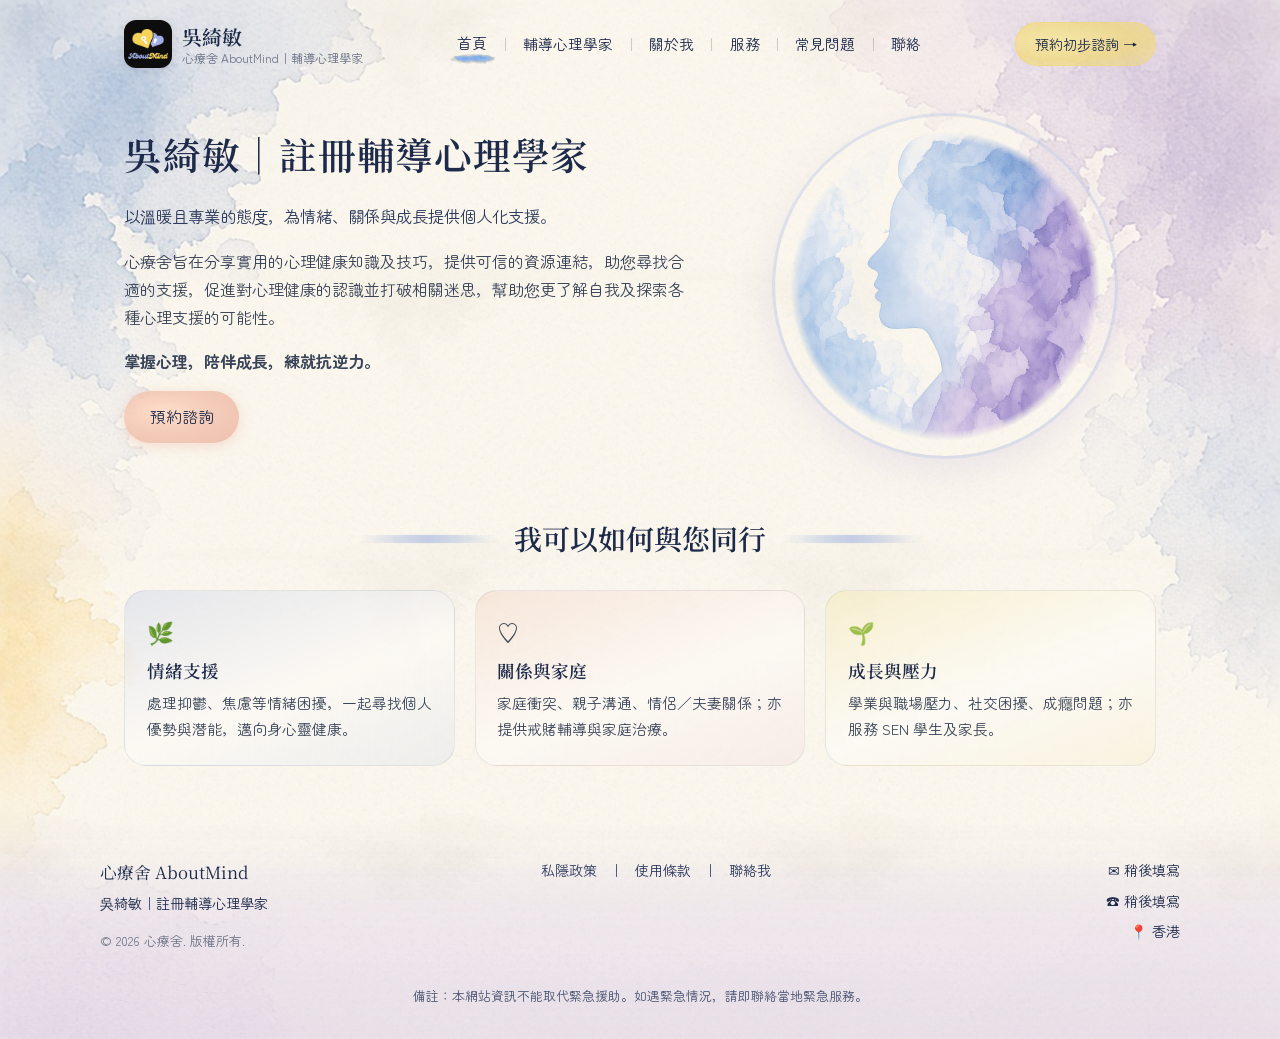
==== index.html @ 5c4538fe "Publish 心療舍 AboutMind static site at the repository root. GitHub Pages can serve these HTML, CSS, JS" ====
<!DOCTYPE html>
<html lang="zh-Hant">
<head>
  <meta charset="UTF-8">
  <meta name="viewport" content="width=device-width, initial-scale=1">
  <title>心療舍 AboutMind｜吳綺敏 註冊輔導心理學家</title>
  <meta name="description" content="掌握心理，陪伴成長，練就抗逆力。心療舍提供心理健康知識與輔導支援。">
  <link rel="preconnect" href="https://fonts.googleapis.com">
  <link rel="preconnect" href="https://fonts.gstatic.com" crossorigin>
  <link href="https://fonts.googleapis.com/css2?family=Noto+Serif+TC:wght@500;600;700&family=Zen+Maru+Gothic:wght@400;500;700&display=swap" rel="stylesheet">
  <link rel="stylesheet" href="css/styles.css">
</head>
<body>
  <div class="site-wrap">
  <header class="site-header">
    <a class="brand" href="index.html">
      <img class="brand-logo" src="assets/aboutmind-logo.png" alt="AboutMind 心療舍">
      <span class="brand-text">
        <span class="brand-name">吳綺敏</span>
        <span class="brand-sub">心療舍 AboutMind｜輔導心理學家</span>
      </span>
    </a>
    <nav class="nav" aria-label="主要導航">
        <a href="index.html" data-page="index.html" class="active">首頁</a>
        <span class="sep">｜</span>
        <a href="counseling-psychologist.html" data-page="counseling-psychologist.html">輔導心理學家</a>
        <span class="sep">｜</span>
        <a href="about.html" data-page="about.html">關於我</a>
        <span class="sep">｜</span>
        <a href="services.html" data-page="services.html">服務</a>
        <span class="sep">｜</span>
        <a href="faq.html" data-page="faq.html">常見問題</a>
        <span class="sep">｜</span>
        <a href="contact.html" data-page="contact.html">聯絡</a>
    </nav>
    <a class="header-cta" href="contact.html">預約初步諮詢 →</a>
  </header>
  </div>
  <main>
  <div class="site-wrap">
    <section class="hero">
      <div class="hero-copy">
        <h1>吳綺敏｜註冊輔導心理學家</h1>
        <p class="tagline">以溫暖且專業的態度，為情緒、關係與成長提供個人化支援。</p>
        <p>心療舍旨在分享實用的心理健康知識及技巧，提供可信的資源連結，助您尋找合適的支援，促進對心理健康的認識並打破相關迷思，幫助您更了解自我及探索各種心理支援的可能性。</p>
        <p><strong>掌握心理，陪伴成長，練就抗逆力。</strong></p>
        <a class="btn btn-peach" href="contact.html">預約諮詢</a>
      </div>
      <div class="hero-visual">
        <img class="portrait-circle" src="assets/portrait-circle.png" alt="水彩剪影肖像">
      </div>
    </section>

    <div class="section-label">
      <span class="brush" aria-hidden="true"></span>
      <h2>我可以如何與您同行</h2>
      <span class="brush" aria-hidden="true"></span>
    </div>

    <div class="card-grid">
      <article class="card card-blue">
        <span class="card-icon" aria-hidden="true">🌿</span>
        <h3>情緒支援</h3>
        <p>處理抑鬱、焦慮等情緒困擾，一起尋找個人優勢與潛能，邁向身心靈健康。</p>
      </article>
      <article class="card card-peach">
        <span class="card-icon" aria-hidden="true">♡</span>
        <h3>關係與家庭</h3>
        <p>家庭衝突、親子溝通、情侶／夫妻關係；亦提供戒賭輔導與家庭治療。</p>
      </article>
      <article class="card card-lemon">
        <span class="card-icon" aria-hidden="true">🌱</span>
        <h3>成長與壓力</h3>
        <p>學業與職場壓力、社交困擾、成癮問題；亦服務 SEN 學生及家長。</p>
      </article>
    </div>
  </div>
  </main>
  <footer class="site-footer">
    <div class="footer-inner">
      <div>
        <p class="footer-brand-name">心療舍 AboutMind</p>
        <p>吳綺敏｜註冊輔導心理學家</p>
        <p class="footer-copy">© 2026 心療舍. 版權所有.</p>
      </div>
      <div class="footer-links">
        <a href="#">私隱政策</a>
        <span class="sep">｜</span>
        <a href="#">使用條款</a>
        <span class="sep">｜</span>
        <a href="contact.html">聯絡我</a>
      </div>
      <div class="footer-contact">
        <span>✉ 稍後填寫</span>
        <span>☎ 稍後填寫</span>
        <span>📍 香港</span>
      </div>
    </div>
    <p class="footer-disclaimer">備註：本網站資訊不能取代緊急援助。如遇緊急情況，請即聯絡當地緊急服務。</p>
  </footer>
  <script src="js/main.js"></script>
</body>
</html>
---- css/styles.css ----
/* 心療舍 AboutMind — watercolor paper theme
   Anti-blotch: one continuous cream base + soft multi-layer radial washes (CSS),
   not stacked opaque PNG corner blobs. */

:root {
  --cream: #FBF7F0;
  --cream-deep: #F3EDE3;
  --navy: #1E2A4A;
  --navy-soft: #2C3A5C;
  --body: #3A4458;
  --lavender: #C9B8E8;
  --lavender-deep: #B8A4DC;
  --pale-blue: #B8C5E8;
  --cornflower: #9BB0DC;
  --lemon: #F5E6A3;
  --lemon-deep: #F0D878;
  --peach: #F2C4B0;
  --peach-deep: #E8A992;
  --dusty-rose: #E8B8C8;
  --muted: #6B7385;
  --line: rgba(30, 42, 74, 0.12);
  --max: 1080px;
  --radius-card: 22px;
  --font-serif: "Noto Serif TC", "Songti TC", serif;
  --font-sans: "Zen Maru Gothic", "Noto Sans TC", "PingFang TC", sans-serif;
}

*, *::before, *::after { box-sizing: border-box; }
html { scroll-behavior: smooth; }
body {
  margin: 0;
  color: var(--body);
  font-family: var(--font-sans);
  font-weight: 400;
  line-height: 1.75;
  background-color: var(--cream);
  /* Painterly watercolor paper: cream + painted plate + soft corner overlays.
     Avoid flat digital-only fog as the main look. */
  background-image:
    url("../assets/wash-footer-from-bg.png"),
    url("../assets/bg-paper-watercolor.png");
  background-repeat: no-repeat, no-repeat;
  background-position:
    bottom center,
    top center;
  background-size:
    100% auto,
    cover;
  background-attachment: scroll, fixed;
  min-height: 100vh;
  position: relative;
}

/* Subtle paper grain + tiny CSS under-wash (readability / fallback only) */
body::before {
  content: "";
  position: fixed;
  inset: 0;
  pointer-events: none;
  z-index: 0;
  opacity: 1;
  background-image:
    url("../assets/paper-grain.png"),
    radial-gradient(ellipse 70% 50% at 0% 0%, rgba(184, 197, 232, 0.14) 0%, transparent 62%),
    radial-gradient(ellipse 65% 48% at 100% 0%, rgba(201, 184, 232, 0.12) 0%, transparent 64%);
  background-repeat: repeat, no-repeat, no-repeat;
  background-size: 420px 280px, auto, auto;
  mix-blend-mode: multiply;
  opacity: 0.48;
}

.site-wrap {
  position: relative;
  z-index: 1;
  max-width: var(--max);
  margin: 0 auto;
  padding: 0 1.5rem 0;
}

/* ---- Typography ---- */
h1, h2, h3, .brand-name {
  font-family: var(--font-serif);
  color: var(--navy);
  font-weight: 600;
  line-height: 1.35;
  margin: 0 0 0.6em;
}
h1 { font-size: clamp(1.75rem, 3.5vw, 2.35rem); letter-spacing: 0.02em; }
h2 { font-size: clamp(1.35rem, 2.5vw, 1.75rem); }
h3 { font-size: 1.1rem; }
p { margin: 0 0 1em; }
a { color: var(--navy-soft); text-decoration: none; }
a:hover { color: var(--cornflower); }

/* ---- Header / Nav ---- */
.site-header {
  display: flex;
  align-items: center;
  justify-content: space-between;
  gap: 1rem;
  padding: 1.25rem 0 1rem;
  flex-wrap: wrap;
}
.brand {
  display: flex;
  align-items: center;
  gap: 0.65rem;
  color: var(--navy);
  text-decoration: none;
}
.brand-logo {
  width: 48px;
  height: 48px;
  object-fit: contain;
  border-radius: 12px;
  background: #0d0d0d;
  padding: 4px;
  box-shadow: 0 2px 10px rgba(30,42,74,0.12);
}
.brand-text { display: flex; flex-direction: column; line-height: 1.25; }
.brand-name { font-size: 1.25rem; margin: 0; }
.brand-sub { font-size: 0.75rem; color: var(--muted); font-family: var(--font-sans); }

.nav {
  display: flex;
  flex-wrap: wrap;
  align-items: center;
  gap: 0.15rem 0;
  font-size: 0.92rem;
  color: var(--navy);
}
.nav a {
  color: var(--navy);
  padding: 0.35rem 0.55rem;
  position: relative;
}
.nav .sep {
  color: rgba(30,42,74,0.28);
  user-select: none;
  padding: 0 0.1rem;
}
.nav a.active {
  background-image: url("../assets/underline-blue.png");
  background-repeat: no-repeat;
  background-position: center 100%;
  background-size: 100% 10px;
  padding-bottom: 0.55rem;
}
.nav a:hover { opacity: 0.75; }

.header-cta {
  display: inline-flex;
  align-items: center;
  justify-content: center;
  padding: 0.55rem 1.15rem;
  border-radius: 999px;
  font-size: 0.88rem;
  color: var(--navy);
  background:
    radial-gradient(ellipse at 30% 40%, rgba(245,230,163,0.95) 0%, rgba(240,216,120,0.75) 55%, rgba(240,216,120,0.45) 100%);
  border: 1px solid rgba(240, 216, 120, 0.5);
  box-shadow: 0 2px 10px rgba(201, 184, 232, 0.2);
  transition: transform 0.15s ease, box-shadow 0.15s ease;
}
.header-cta:hover {
  transform: translateY(-1px);
  box-shadow: 0 4px 14px rgba(201, 184, 232, 0.35);
  color: var(--navy);
}

/* ---- Buttons ---- */
.btn {
  display: inline-flex;
  align-items: center;
  justify-content: center;
  padding: 0.75rem 1.6rem;
  border-radius: 999px;
  font-family: var(--font-sans);
  font-size: 0.98rem;
  color: var(--navy);
  border: none;
  cursor: pointer;
  text-decoration: none;
  transition: transform 0.15s ease, box-shadow 0.15s ease;
}
.btn:hover { transform: translateY(-1px); color: var(--navy); }
.btn-peach {
  background:
    radial-gradient(ellipse at 35% 40%, rgba(255,220,200,0.95) 0%, rgba(242,196,176,0.85) 45%, rgba(232,169,146,0.7) 100%);
  box-shadow: 0 3px 14px rgba(232, 169, 146, 0.35);
}
.btn-lavender {
  background:
    radial-gradient(ellipse at 40% 35%, rgba(220,210,240,0.95) 0%, rgba(201,184,232,0.85) 50%, rgba(184,164,220,0.7) 100%);
  box-shadow: 0 3px 14px rgba(184, 164, 220, 0.35);
}
.btn-lemon {
  background:
    radial-gradient(ellipse at 40% 35%, rgba(255,245,200,0.95) 0%, rgba(245,230,163,0.85) 50%, rgba(240,216,120,0.7) 100%);
  box-shadow: 0 3px 14px rgba(240, 216, 120, 0.35);
}

/* ---- Hero ---- */
.hero {
  display: grid;
  grid-template-columns: 1.15fr 0.85fr;
  gap: 2.5rem;
  align-items: center;
  padding: 2rem 0 2.5rem;
}
.hero-copy .tagline {
  color: var(--navy-soft);
  font-size: 1.02rem;
  max-width: 32rem;
}
.hero-visual {
  display: flex;
  justify-content: center;
}
.portrait-circle {
  width: min(340px, 100%);
  aspect-ratio: 1;
  border-radius: 50%;
  object-fit: cover;
  box-shadow:
    0 0 0 3px rgba(184, 197, 232, 0.35),
    0 12px 40px rgba(184, 164, 220, 0.25);
}
.portrait-oval {
  width: min(300px, 90%);
  height: auto;
  border-radius: 50% / 42%;
  object-fit: cover;
  box-shadow:
    0 0 0 2px rgba(184, 197, 232, 0.4),
    0 12px 36px rgba(184, 164, 220, 0.22);
}

/* ---- Section divider ---- */
.section-label {
  display: flex;
  align-items: center;
  justify-content: center;
  gap: 1rem;
  margin: 1.5rem 0 2rem;
  text-align: center;
}
.section-label h2 { margin: 0; white-space: nowrap; }
.section-label .brush {
  flex: 1;
  max-width: 140px;
  height: 8px;
  border: none;
  background:
    linear-gradient(90deg, transparent, rgba(155, 176, 220, 0.65), transparent);
  border-radius: 99px;
  opacity: 0.85;
  position: relative;
}
.section-label .brush::after {
  content: "";
  position: absolute;
  inset: -2px 10%;
  background: radial-gradient(ellipse at center, rgba(184,197,232,0.45), transparent 70%);
  border-radius: 99px;
}

.underline-lemon {
  display: inline-block;
  width: 5.5rem;
  height: 10px;
  margin-top: -0.4rem;
  margin-bottom: 1rem;
  background: url("../assets/underline-lemon.png") center / contain no-repeat;
}

/* ---- Cards ---- */
.card-grid {
  display: grid;
  grid-template-columns: repeat(3, 1fr);
  gap: 1.25rem;
  margin-bottom: 3rem;
}
.card-grid-2 {
  display: grid;
  grid-template-columns: repeat(2, 1fr);
  gap: 1.25rem;
  margin-bottom: 1.5rem;
}
.card {
  border-radius: var(--radius-card);
  padding: 1.4rem 1.35rem 1.5rem;
  border: 1.5px solid rgba(30, 42, 74, 0.08);
  background: rgba(255, 255, 255, 0.35);
  backdrop-filter: blur(2px);
  position: relative;
  overflow: hidden;
}
.card::before {
  content: "";
  position: absolute;
  inset: 0;
  border-radius: inherit;
  pointer-events: none;
  opacity: 0.55;
}
.card-blue { background: linear-gradient(160deg, rgba(184,197,232,0.32) 0%, rgba(255,255,255,0.4) 55%, rgba(184,197,232,0.18) 100%); }
.card-peach { background: linear-gradient(160deg, rgba(242,196,176,0.30) 0%, rgba(255,255,255,0.4) 55%, rgba(232,184,200,0.16) 100%); }
.card-lemon { background: linear-gradient(160deg, rgba(245,230,163,0.38) 0%, rgba(255,255,255,0.42) 55%, rgba(245,230,163,0.18) 100%); }
.card-lavender { background: linear-gradient(160deg, rgba(201,184,232,0.32) 0%, rgba(255,255,255,0.4) 55%, rgba(201,184,232,0.16) 100%); }
.card-rose { background: linear-gradient(160deg, rgba(232,184,200,0.30) 0%, rgba(255,255,255,0.4) 55%, rgba(242,196,176,0.16) 100%); }

.card-icon {
  font-size: 1.35rem;
  margin-bottom: 0.5rem;
  display: block;
  filter: saturate(0.85);
}
.card h3 { margin-bottom: 0.45rem; }
.card p { font-size: 0.92rem; margin: 0; color: var(--body); }

.pill-row {
  display: flex;
  flex-wrap: wrap;
  gap: 0.65rem;
  justify-content: center;
  margin: 1rem 0 2.5rem;
}
.pill {
  display: inline-flex;
  align-items: center;
  padding: 0.4rem 1rem;
  border-radius: 999px;
  font-size: 0.88rem;
  color: var(--navy);
  border: 1px solid rgba(30,42,74,0.08);
}
.pill-blue { background: rgba(184,197,232,0.35); }
.pill-lemon { background: rgba(245,230,163,0.45); }
.pill-lavender { background: rgba(201,184,232,0.35); }
.pill-peach { background: rgba(242,196,176,0.35); }

/* ---- About layout ---- */
.about-hero {
  display: grid;
  grid-template-columns: 0.85fr 1.15fr;
  gap: 2.5rem;
  align-items: start;
  padding: 1.5rem 0 2rem;
}
.about-bio .lead {
  color: #6B4E5C;
  font-size: 1.02rem;
  margin-bottom: 1.1rem;
}
.cv-list {
  list-style: none;
  padding: 0 0 0 0.35rem;
  margin: 1.25rem 0 0;
  border-left: 2px solid rgba(184, 197, 232, 0.55);
}
.cv-list li {
  position: relative;
  padding: 0.35rem 0 0.35rem 1.25rem;
  font-size: 0.93rem;
}
.cv-list li::before {
  content: "";
  position: absolute;
  left: -0.4rem;
  top: 0.85rem;
  width: 10px;
  height: 10px;
  border-radius: 50%;
  background: rgba(184, 197, 232, 0.9);
  box-shadow: 0 0 0 3px rgba(184,197,232,0.25);
}
.cv-list .cv-label {
  display: block;
  font-family: var(--font-serif);
  color: var(--navy);
  font-weight: 600;
  margin-bottom: 0.15rem;
}

.modules {
  display: grid;
  grid-template-columns: 1fr 1fr;
  gap: 1.25rem;
  margin: 1rem 0 3rem;
}
.module {
  border-radius: var(--radius-card);
  padding: 1.35rem 1.4rem;
  border: 1.5px solid rgba(30,42,74,0.08);
}
.module-lavender {
  background: linear-gradient(165deg, rgba(201,184,232,0.28) 0%, rgba(255,255,255,0.45) 60%);
}
.module-compare .compare-pills {
  display: flex;
  flex-direction: column;
  gap: 0.65rem;
  margin-top: 0.85rem;
}
.compare-item {
  border-radius: 16px;
  padding: 0.75rem 1rem;
  font-size: 0.9rem;
}
.compare-item strong {
  display: block;
  font-family: var(--font-serif);
  color: var(--navy);
  margin-bottom: 0.15rem;
}

/* ---- Counseling page ---- */
.process-grid {
  display: grid;
  grid-template-columns: repeat(3, 1fr);
  gap: 1rem;
  margin: 1.5rem 0 2rem;
}
.process-card {
  border-radius: 18px;
  padding: 1.25rem 1.2rem;
  border: 1.5px dashed rgba(30,42,74,0.18);
  background: rgba(255,255,255,0.4);
}
.process-card .step {
  font-family: var(--font-serif);
  color: var(--navy);
  font-size: 1.05rem;
  margin-bottom: 0.35rem;
}
.process-1 { background: linear-gradient(160deg, rgba(184,197,232,0.3), rgba(255,255,255,0.45)); }
.process-2 { background: linear-gradient(160deg, rgba(232,184,200,0.28), rgba(255,255,255,0.45)); }
.process-3 { background: linear-gradient(160deg, rgba(245,230,163,0.35), rgba(255,255,255,0.45)); }

.page-intro {
  max-width: 40rem;
  margin: 1.5rem auto 2rem;
  text-align: center;
}
.page-intro h1 { margin-bottom: 0.5rem; }
.centered { text-align: center; }

/* ---- FAQ ---- */
.faq-list {
  max-width: 720px;
  margin: 0 auto 3rem;
  display: flex;
  flex-direction: column;
  gap: 0.75rem;
}
.faq-item {
  border-radius: 16px;
  border: 1.5px solid rgba(30,42,74,0.1);
  background: rgba(255,255,255,0.55);
  overflow: hidden;
}
.faq-item summary {
  list-style: none;
  cursor: pointer;
  padding: 1rem 1.15rem;
  display: flex;
  align-items: center;
  justify-content: space-between;
  gap: 1rem;
  font-family: var(--font-serif);
  color: var(--navy);
  font-size: 1.02rem;
  position: relative;
  padding-left: 1.35rem;
}
.faq-item summary::-webkit-details-marker { display: none; }
.faq-item summary::before {
  content: "";
  position: absolute;
  left: 0;
  top: 0;
  bottom: 0;
  width: 8px;
  border-radius: 16px 0 0 16px;
  opacity: 0.75;
}
.faq-item:nth-child(1) summary::before { background: var(--lemon-deep); }
.faq-item:nth-child(2) summary::before { background: var(--lavender); }
.faq-item:nth-child(3) summary::before { background: var(--pale-blue); }
.faq-item:nth-child(4) summary::before { background: var(--cornflower); }
.faq-item:nth-child(5) summary::before { background: var(--lemon); }
.faq-item:nth-child(6) summary::before { background: var(--pale-blue); }
.faq-item .chev {
  flex-shrink: 0;
  width: 1.1rem;
  height: 1.1rem;
  border-right: 2px solid var(--navy);
  border-bottom: 2px solid var(--navy);
  transform: rotate(45deg);
  opacity: 0.45;
  transition: transform 0.2s ease;
  margin-top: -0.3rem;
}
.faq-item[open] .chev { transform: rotate(-135deg); margin-top: 0.25rem; }
.faq-item .answer {
  padding: 0 1.25rem 1.15rem 1.35rem;
  font-size: 0.95rem;
  color: var(--body);
}

/* ---- Contact ---- */
.contact-grid {
  display: grid;
  grid-template-columns: 1fr 1.1fr;
  gap: 2.5rem;
  align-items: start;
  margin: 1.5rem 0 3rem;
}
.contact-meta {
  list-style: none;
  padding: 0;
  margin: 1.5rem 0 0;
}
.contact-meta li {
  display: flex;
  align-items: center;
  gap: 0.85rem;
  margin-bottom: 1rem;
  font-size: 0.98rem;
}
.contact-icon {
  width: 42px;
  height: 42px;
  border-radius: 50%;
  display: grid;
  place-items: center;
  background: rgba(201,184,232,0.4);
  color: var(--navy);
  font-size: 1.05rem;
  flex-shrink: 0;
}
.contact-form {
  display: flex;
  flex-direction: column;
  gap: 0.85rem;
}
.contact-form label {
  display: block;
  font-size: 0.82rem;
  color: var(--muted);
  margin-bottom: 0.25rem;
}
.contact-form .field {
  width: 100%;
  padding: 0.85rem 1rem;
  border-radius: 14px;
  border: 1.5px solid rgba(30,42,74,0.22);
  background: rgba(255,255,255,0.55);
  font-family: var(--font-sans);
  font-size: 0.98rem;
  color: var(--navy);
  outline: none;
  transition: border-color 0.15s ease, box-shadow 0.15s ease;
}
.contact-form .field:focus {
  border-color: var(--lavender-deep);
  box-shadow: 0 0 0 3px rgba(201,184,232,0.3);
}
.contact-form textarea.field {
  min-height: 140px;
  resize: vertical;
}
.privacy-note {
  font-size: 0.82rem;
  color: var(--muted);
  text-align: center;
  margin-top: 0.5rem;
}
.form-submit { width: 100%; margin-top: 0.35rem; }

/* ---- Footer ---- */
.site-footer {
  position: relative;
  margin-top: 2rem;
  padding: 2.75rem 1.5rem 2rem;
  color: var(--navy);
  overflow: hidden;
}
.site-footer::before {
  content: "";
  position: absolute;
  inset: 0;
  z-index: 0;
  background-color: transparent;
  background-image:
    url("../assets/wash-footer-from-bg.png"),
    linear-gradient(180deg, transparent 0%, rgba(201,184,232,0.22) 40%, rgba(184,164,220,0.28) 100%);
  background-repeat: no-repeat, no-repeat;
  background-position: bottom center, bottom center;
  background-size: 100% 115%, 100% 100%;
  opacity: 0.95;
  -webkit-mask-image: linear-gradient(180deg, transparent 0%, #000 28%, #000 100%);
  mask-image: linear-gradient(180deg, transparent 0%, #000 28%, #000 100%);
}
.footer-inner {
  position: relative;
  z-index: 1;
  max-width: var(--max);
  margin: 0 auto;
  display: grid;
  grid-template-columns: 1.2fr 1fr 1.1fr;
  gap: 1.5rem;
  align-items: start;
  font-size: 0.88rem;
}
.footer-brand-name {
  font-family: var(--font-serif);
  font-size: 1.05rem;
  margin: 0 0 0.2rem;
}
.footer-copy { color: var(--muted); font-size: 0.8rem; margin-top: 0.4rem; }
.footer-links { display: flex; flex-wrap: wrap; gap: 0.35rem 0.75rem; justify-content: center; }
.footer-links a { color: var(--navy-soft); }
.footer-contact { display: flex; flex-direction: column; gap: 0.35rem; align-items: flex-end; text-align: right; }
.footer-disclaimer {
  position: relative;
  z-index: 1;
  max-width: var(--max);
  margin: 1.25rem auto 0;
  text-align: center;
  font-size: 0.8rem;
  color: var(--navy-soft);
  opacity: 0.85;
}

/* ---- Utilities ---- */
.mt-1 { margin-top: 0.5rem; }
.mt-2 { margin-top: 1rem; }
.mb-2 { margin-bottom: 1rem; }
.mb-3 { margin-bottom: 1.75rem; }
.sr-only {
  position: absolute; width: 1px; height: 1px; padding: 0; margin: -1px;
  overflow: hidden; clip: rect(0,0,0,0); border: 0;
}

/* ---- Responsive ---- */
@media (max-width: 900px) {
  .hero, .about-hero, .contact-grid { grid-template-columns: 1fr; }
  .hero-visual { order: -1; }
  .card-grid, .process-grid { grid-template-columns: 1fr; }
  .card-grid-2, .modules { grid-template-columns: 1fr; }
  .footer-inner { grid-template-columns: 1fr; text-align: center; }
  .footer-contact { align-items: center; text-align: center; }
  .nav { width: 100%; justify-content: flex-start; }
}
@media (max-width: 600px) {
  .site-header { padding-top: 1rem; }
  .brand-logo { width: 36px; height: 36px; }
  .header-cta { display: none; }
}
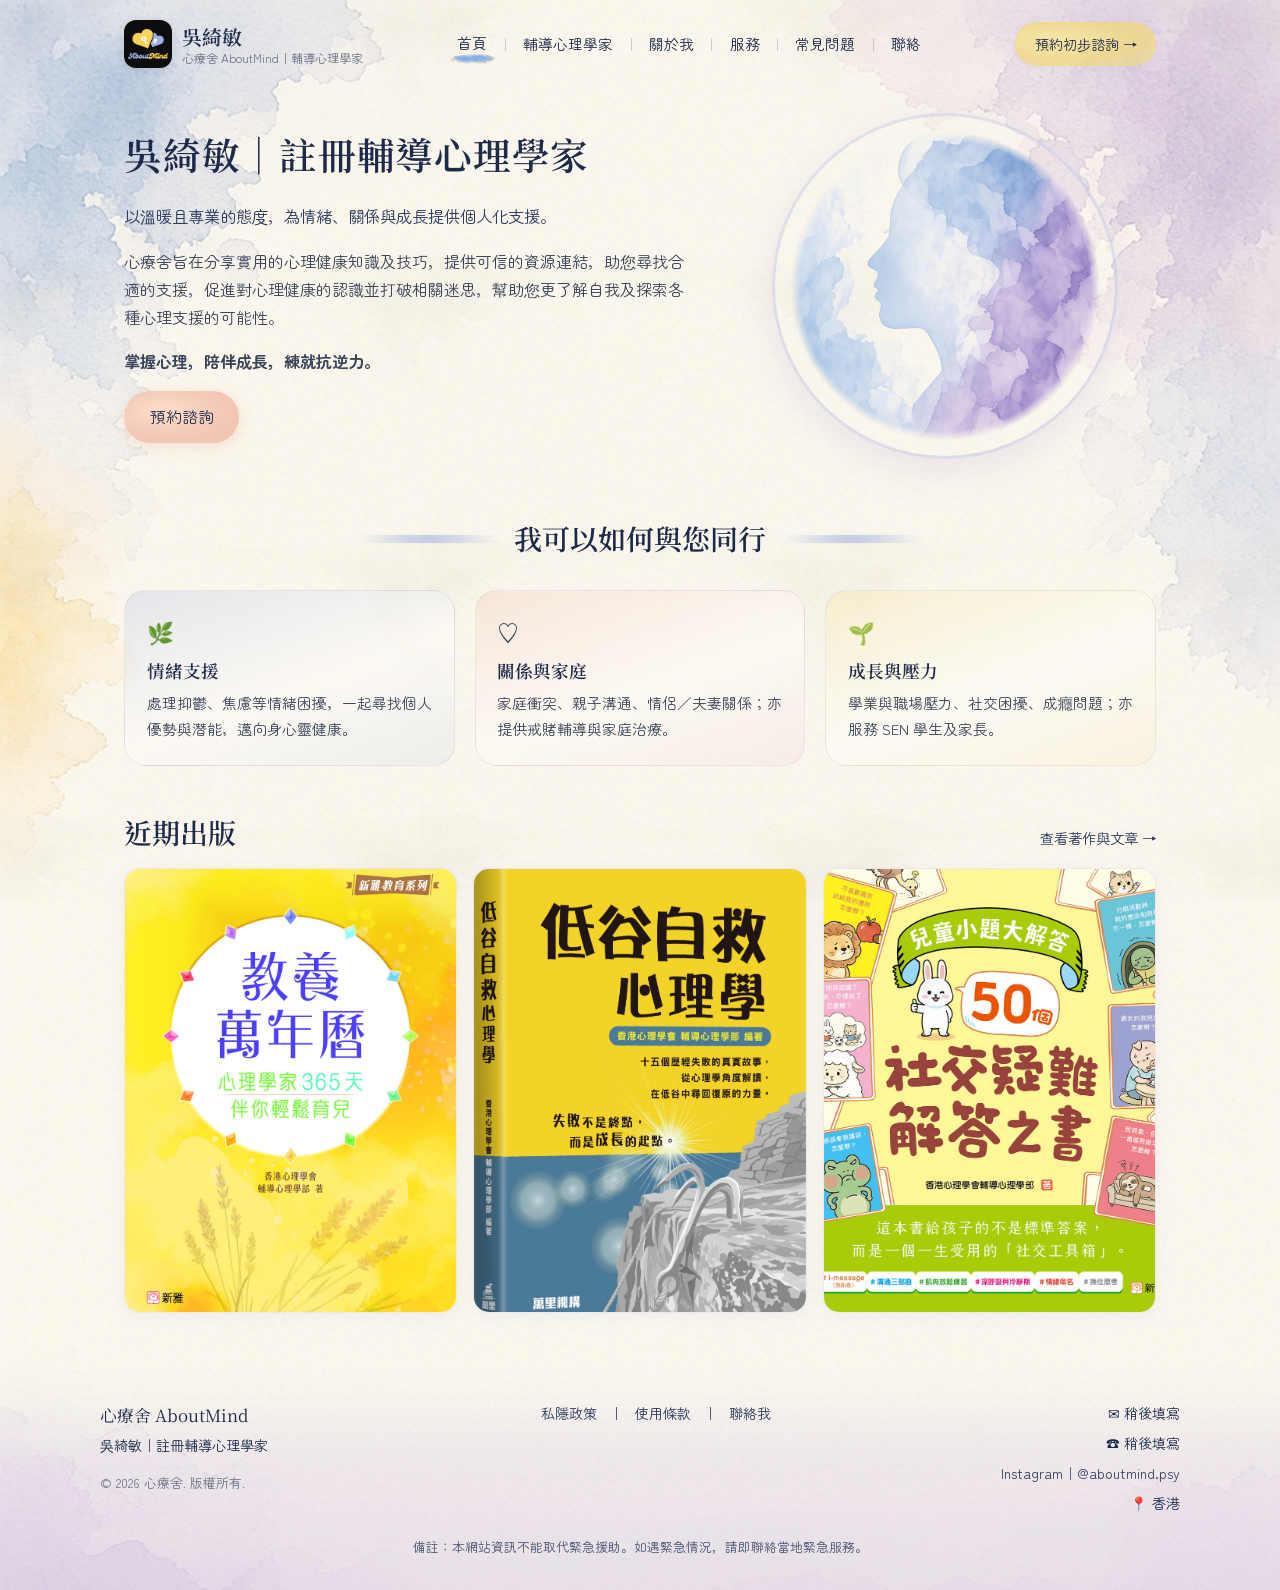
==== commit c6ee0f94: "Update About: publications covers, healthyD articles, CV enrichments Deploy the static Pages package" ====
--- a/index.html
+++ b/index.html
@@ -74,6 +74,24 @@
         <p>學業與職場壓力、社交困擾、成癮問題；亦服務 SEN 學生及家長。</p>
       </article>
     </div>
+
+    <section class="home-pubs" aria-labelledby="home-pubs-title">
+      <div class="home-pubs-head">
+        <h2 id="home-pubs-title">近期出版</h2>
+        <a class="home-pubs-more" href="about.html#publications">查看著作與文章 →</a>
+      </div>
+      <div class="home-pub-thumbs">
+        <a class="home-pub-thumb" href="about.html#publications" title="《教養萬年曆》">
+          <img src="assets/research/book-jiaoyang-sunya.jpg" alt="《教養萬年曆》封面" width="200" height="267" loading="lazy">
+        </a>
+        <a class="home-pub-thumb" href="about.html#publications" title="《低谷自救心理學》">
+          <img src="assets/research/book-digu-wanli.jpg" alt="《低谷自救心理學》封面" width="200" height="267" loading="lazy">
+        </a>
+        <a class="home-pub-thumb" href="about.html#publications" title="《兒童小題大解答》">
+          <img src="assets/research/book-ertong-sunya.jpg" alt="《兒童小題大解答》封面" width="200" height="267" loading="lazy">
+        </a>
+      </div>
+    </section>
   </div>
   </main>
   <footer class="site-footer">
@@ -93,6 +111,7 @@
       <div class="footer-contact">
         <span>✉ 稍後填寫</span>
         <span>☎ 稍後填寫</span>
+        <a href="https://www.instagram.com/aboutmind.psy/" target="_blank" rel="noopener noreferrer">Instagram｜@aboutmind.psy</a>
         <span>📍 香港</span>
       </div>
     </div>
--- a/css/styles.css
+++ b/css/styles.css
@@ -623,6 +623,7 @@
 .footer-links { display: flex; flex-wrap: wrap; gap: 0.35rem 0.75rem; justify-content: center; }
 .footer-links a { color: var(--navy-soft); }
 .footer-contact { display: flex; flex-direction: column; gap: 0.35rem; align-items: flex-end; text-align: right; }
+.footer-contact a { color: var(--navy-soft); }
 .footer-disclaimer {
   position: relative;
   z-index: 1;
@@ -632,6 +633,164 @@
   font-size: 0.8rem;
   color: var(--navy-soft);
   opacity: 0.85;
+}
+
+
+/* ---- Publications / media (About) ---- */
+.pub-grid {
+  display: grid;
+  grid-template-columns: repeat(3, 1fr);
+  gap: 1.25rem;
+  margin: 1.15rem 0 2rem;
+}
+.pub-card {
+  border-radius: var(--radius-card);
+  border: 1.5px solid rgba(30, 42, 74, 0.08);
+  background: linear-gradient(165deg, rgba(255,255,255,0.55) 0%, rgba(201,184,232,0.16) 100%);
+  overflow: hidden;
+  display: flex;
+  flex-direction: column;
+  box-shadow: 0 6px 22px rgba(184, 164, 220, 0.12);
+}
+.pub-cover-link {
+  display: block;
+  background: rgba(243, 237, 227, 0.65);
+  aspect-ratio: 3 / 4;
+  overflow: hidden;
+}
+.pub-cover {
+  width: 100%;
+  height: 100%;
+  object-fit: cover;
+  display: block;
+  border-radius: 0;
+  transition: transform 0.25s ease;
+}
+a.pub-cover-link:hover .pub-cover {
+  transform: scale(1.03);
+}
+.pub-body {
+  padding: 1rem 1.1rem 1.2rem;
+  display: flex;
+  flex-direction: column;
+  gap: 0.35rem;
+  flex: 1;
+}
+.pub-title {
+  font-size: 1rem;
+  margin: 0;
+  line-height: 1.4;
+}
+.pub-meta {
+  margin: 0;
+  font-size: 0.82rem;
+  color: var(--muted);
+}
+.pub-role {
+  margin: 0;
+  font-size: 0.88rem;
+  color: var(--body);
+}
+.pub-isbn {
+  margin: 0.15rem 0 0;
+  font-size: 0.78rem;
+  color: var(--muted);
+  letter-spacing: 0.01em;
+}
+.pub-link {
+  margin: 0.35rem 0 0;
+  font-size: 0.85rem;
+}
+.pub-link a { color: var(--navy-soft); }
+
+.media-grid {
+  display: grid;
+  grid-template-columns: repeat(3, 1fr);
+  gap: 1.25rem;
+  margin: 1.15rem 0 1.25rem;
+}
+.media-card {
+  display: flex;
+  flex-direction: column;
+  border-radius: var(--radius-card);
+  border: 1.5px solid rgba(30, 42, 74, 0.08);
+  background: linear-gradient(165deg, rgba(184,197,232,0.22) 0%, rgba(255,255,255,0.48) 55%, rgba(245,230,163,0.18) 100%);
+  overflow: hidden;
+  color: inherit;
+  text-decoration: none;
+  box-shadow: 0 6px 20px rgba(155, 176, 220, 0.12);
+  transition: transform 0.15s ease, box-shadow 0.15s ease;
+}
+.media-card:hover {
+  transform: translateY(-2px);
+  box-shadow: 0 10px 26px rgba(155, 176, 220, 0.22);
+  color: inherit;
+}
+.media-thumb {
+  width: 100%;
+  aspect-ratio: 16 / 9;
+  object-fit: cover;
+  display: block;
+  background: rgba(243, 237, 227, 0.8);
+}
+.media-body {
+  padding: 0.95rem 1.05rem 1.15rem;
+}
+.media-outlet {
+  margin: 0 0 0.35rem;
+  font-size: 0.78rem;
+  color: var(--muted);
+}
+.media-title {
+  margin: 0;
+  font-size: 0.95rem;
+  line-height: 1.45;
+  color: var(--navy);
+}
+.soft-note {
+  margin: 0.5rem 0 1.5rem;
+  font-size: 0.9rem;
+  color: var(--muted);
+  text-align: center;
+}
+
+.home-pubs {
+  margin: 0.5rem 0 2.75rem;
+}
+.home-pubs-head {
+  display: flex;
+  align-items: baseline;
+  justify-content: space-between;
+  gap: 1rem;
+  flex-wrap: wrap;
+  margin-bottom: 1rem;
+}
+.home-pubs-head h2 { margin: 0; }
+.home-pubs-more {
+  font-size: 0.9rem;
+  color: var(--navy-soft);
+}
+.home-pub-thumbs {
+  display: grid;
+  grid-template-columns: repeat(3, 1fr);
+  gap: 1rem;
+}
+.home-pub-thumb {
+  display: block;
+  border-radius: 16px;
+  overflow: hidden;
+  border: 1.5px solid rgba(30,42,74,0.08);
+  background: rgba(255,255,255,0.4);
+  aspect-ratio: 3 / 4;
+  box-shadow: 0 4px 16px rgba(184,164,220,0.12);
+  transition: transform 0.15s ease;
+}
+.home-pub-thumb:hover { transform: translateY(-2px); }
+.home-pub-thumb img {
+  width: 100%;
+  height: 100%;
+  object-fit: cover;
+  display: block;
 }
 
 /* ---- Utilities ---- */
@@ -648,7 +807,7 @@
 @media (max-width: 900px) {
   .hero, .about-hero, .contact-grid { grid-template-columns: 1fr; }
   .hero-visual { order: -1; }
-  .card-grid, .process-grid { grid-template-columns: 1fr; }
+  .card-grid, .process-grid, .pub-grid, .media-grid, .home-pub-thumbs { grid-template-columns: 1fr; }
   .card-grid-2, .modules { grid-template-columns: 1fr; }
   .footer-inner { grid-template-columns: 1fr; text-align: center; }
   .footer-contact { align-items: center; text-align: center; }
